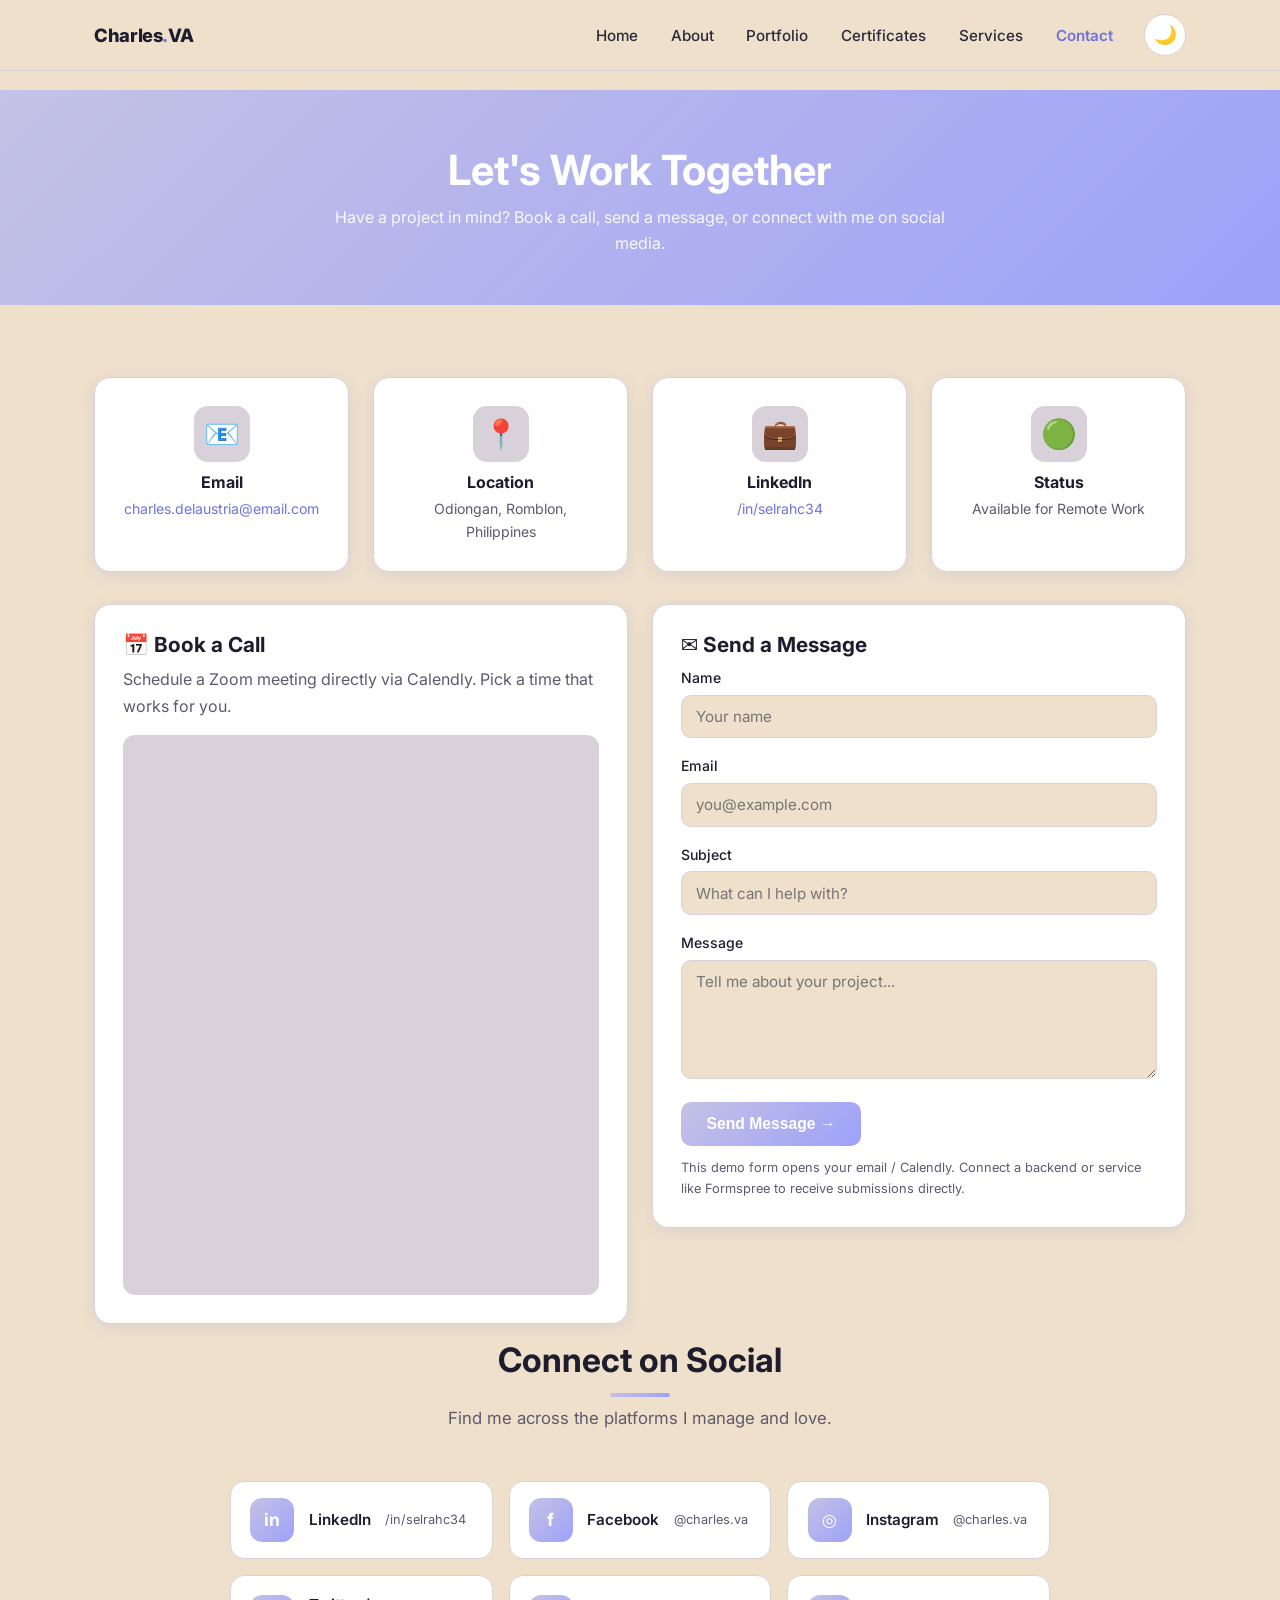
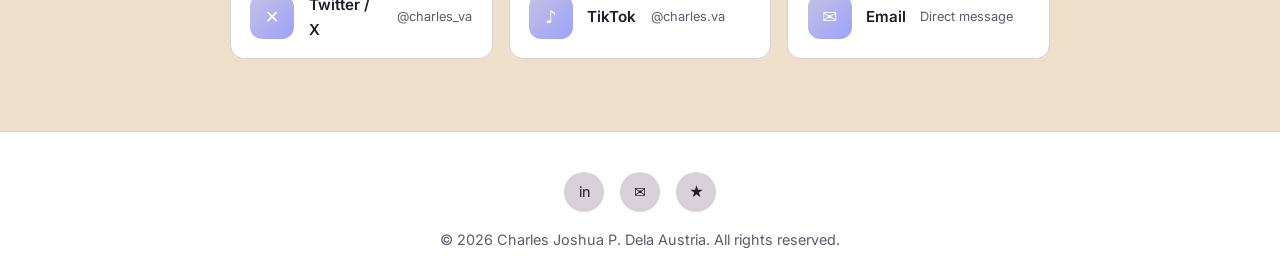
==== contact.html @ 0d7ab89c "Add files via upload" ====
<!DOCTYPE html>
<html lang="en" data-theme="light">
<head>
  <meta charset="UTF-8">
  <meta name="viewport" content="width=device-width, initial-scale=1.0">
  <title>Contact — Charles Joshua Dela Austria</title>
  <meta name="description" content="Get in touch with Charles Joshua P. Dela Austria. Book a Calendly call, send a message, or connect on social media.">
  <link rel="preconnect" href="https://fonts.googleapis.com">
  <link href="https://fonts.googleapis.com/css2?family=Inter:wght@400;500;600;700;800&display=swap" rel="stylesheet">
  <link rel="icon" type="image/svg+xml" href="assets/favicon.svg">
  <link rel="stylesheet" href="css/style.css">
  <script>
    (function(){
      var saved = localStorage.getItem('theme');
      var prefersDark = window.matchMedia && window.matchMedia('(prefers-color-scheme: dark)').matches;
      document.documentElement.setAttribute('data-theme', saved || (prefersDark ? 'dark' : 'light'));
    })();
  </script>
</head>
<body>
  <nav class="navbar">
    <div class="container nav-inner">
      <a href="index.html" class="nav-brand">Charles<span>.</span>VA</a>
      <ul class="nav-links" id="navLinks">
        <li><a href="index.html">Home</a></li>
        <li><a href="about.html">About</a></li>
        <li><a href="portfolio.html">Portfolio</a></li>
        <li><a href="certificates.html">Certificates</a></li>
        <li><a href="services.html">Services</a></li>
        <li><a href="contact.html">Contact</a></li>
        <li>
          <button class="theme-toggle" onclick="toggleTheme()" aria-label="Toggle dark mode">
            <span class="icon-sun">☀️</span><span class="icon-moon">🌙</span>
          </button>
        </li>
      </ul>
      <button class="nav-toggle" aria-label="Menu"><span></span><span></span><span></span></button>
    </div>
  </nav>

  <main>
    <header class="page-hero">
      <div class="container">
        <h1>Let's Work Together</h1>
        <p>Have a project in mind? Book a call, send a message, or connect with me on social media.</p>
      </div>
    </header>

    <section class="section">
      <div class="container">
        <!-- ===== Contact info cards ===== -->
        <div class="grid grid-4 contact-info">
          <div class="ci-card card fade-in">
            <div class="ci-icon">📧</div>
            <h3>Email</h3>
            <p><a href="mailto:charles.delaustria@email.com">charles.delaustria@email.com</a></p>
          </div>
          <div class="ci-card card fade-in">
            <div class="ci-icon">📍</div>
            <h3>Location</h3>
            <p>Odiongan, Romblon, Philippines</p>
          </div>
          <div class="ci-card card fade-in">
            <div class="ci-icon">💼</div>
            <h3>LinkedIn</h3>
            <p><a href="https://linkedin.com/in/selrahc34" target="_blank" rel="noopener">/in/selrahc34</a></p>
          </div>
          <div class="ci-card card fade-in">
            <div class="ci-icon">🟢</div>
            <h3>Status</h3>
            <p>Available for Remote Work</p>
          </div>
        </div>

        <!-- ===== Calendly + Form ===== -->
        <div class="grid grid-2 contact-main mt-2">
          <!-- Calendly (integrated to Zoom) -->
          <div class="calendly-wrap card fade-in">
            <h3>📅 Book a Call</h3>
            <p class="muted">Schedule a Zoom meeting directly via Calendly. Pick a time that works for you.</p>
            <!-- Calendly inline widget. Replace the data-url with your real Calendly link. -->
            <div class="calendly-inline-widget" data-url="https://calendly.com/charles-delaustria/30min" style="min-width:320px;height:560px;"></div>
            <script src="https://assets.calendly.com/assets/external/widget.js" async></script>
            <noscript>
              <a href="https://calendly.com/charles-delaustria/30min" target="_blank" rel="noopener" class="btn btn-primary">Open Calendly →</a>
            </noscript>
          </div>

          <!-- Contact form -->
          <div class="form-wrap card fade-in">
            <h3>✉ Send a Message</h3>
            <form id="contactForm" action="https://calendly.com/charles-delaustria/30min" method="GET">
              <div class="form-row">
                <label for="name">Name</label>
                <input type="text" id="name" name="name" placeholder="Your name" required>
              </div>
              <div class="form-row">
                <label for="email">Email</label>
                <input type="email" id="email" name="email" placeholder="you@example.com" required>
              </div>
              <div class="form-row">
                <label for="subject">Subject</label>
                <input type="text" id="subject" name="subject" placeholder="What can I help with?">
              </div>
              <div class="form-row">
                <label for="message">Message</label>
                <textarea id="message" name="message" rows="5" placeholder="Tell me about your project..." required></textarea>
              </div>
              <button type="submit" class="btn btn-primary">Send Message →</button>
              <p class="form-note muted">This demo form opens your email / Calendly. Connect a backend or service like Formspree to receive submissions directly.</p>
            </form>
          </div>
        </div>

        <!-- ===== Social media ===== -->
        <div class="social-block fade-in mt-2">
          <h2 class="section-title">Connect on Social</h2>
          <p class="section-subtitle">Find me across the platforms I manage and love.</p>
          <div class="social-grid">
            <a href="https://linkedin.com/in/selrahc34" target="_blank" rel="noopener" class="social-link">
              <span class="social-ic">in</span>
              <span class="social-name">LinkedIn</span>
              <span class="social-handle">/in/selrahc34</span>
            </a>
            <a href="https://facebook.com" target="_blank" rel="noopener" class="social-link">
              <span class="social-ic">f</span>
              <span class="social-name">Facebook</span>
              <span class="social-handle">@charles.va</span>
            </a>
            <a href="https://instagram.com" target="_blank" rel="noopener" class="social-link">
              <span class="social-ic">◎</span>
              <span class="social-name">Instagram</span>
              <span class="social-handle">@charles.va</span>
            </a>
            <a href="https://twitter.com" target="_blank" rel="noopener" class="social-link">
              <span class="social-ic">✕</span>
              <span class="social-name">Twitter / X</span>
              <span class="social-handle">@charles_va</span>
            </a>
            <a href="https://tiktok.com" target="_blank" rel="noopener" class="social-link">
              <span class="social-ic">♪</span>
              <span class="social-name">TikTok</span>
              <span class="social-handle">@charles.va</span>
            </a>
            <a href="mailto:charles.delaustria@email.com" class="social-link">
              <span class="social-ic">✉</span>
              <span class="social-name">Email</span>
              <span class="social-handle">Direct message</span>
            </a>
          </div>
        </div>
      </div>
    </section>
  </main>

  <footer class="footer">
    <div class="container">
      <div class="footer-social">
        <a href="https://linkedin.com/in/selrahc34" target="_blank" rel="noopener" title="LinkedIn">in</a>
        <a href="mailto:charles.delaustria@email.com" title="Email">✉</a>
        <a href="services.html" title="Services">★</a>
      </div>
      <p>&copy; <span id="year"></span> Charles Joshua P. Dela Austria. All rights reserved.</p>
    </div>
  </footer>

  <link rel="stylesheet" href="css/pages.css">
  <script src="js/main.js"></script>
</body>
</html>
---- css/style.css ----
/* ============================================================
   Charles Joshua P. Dela Austria - Personal Website
   Shared CSS - Color Palette, Theme & Layout
   Palette: #EEE0CB cream | #D9D1D9 lavender | #C4C2E5 periwinkle
            #B0B2EF deeper lavender | #9DA1F9 lavender-blue
   ============================================================ */

/* ---------- Color palette as CSS variables ---------- */
:root {
  /* Palette (light mode defaults) */
  --cream: #EEE0CB;
  --lavender: #D9D1D9;
  --periwinkle: #C4C2E5;
  --lavender-deep: #B0B2EF;
  --lavender-blue: #9DA1F9;

  /* Semantic tokens — LIGHT mode */
  --bg: var(--cream);
  --bg-alt: #FFFFFF;
  --bg-card: #FFFFFF;
  --surface: var(--lavender);
  --text: #2B2A3A;
  --text-muted: #5E5A6E;
  --heading: #1E1D2E;
  --accent: var(--lavender-blue);
  --accent-soft: var(--periwinkle);
  --accent-deep: #6E73E0;
  --border: #D9D1D9;
  --shadow: rgba(110, 115, 224, 0.12);
  --nav-bg: rgba(238, 224, 203, 0.85);
  --hero-grad: linear-gradient(135deg, #C4C2E5 0%, #9DA1F9 100%);
}

/* ---------- Dark mode tokens ---------- */
[data-theme="dark"] {
  --bg: #15131F;
  --bg-alt: #1E1B2B;
  --bg-card: #23203A;
  --surface: #2A2742;
  --text: #E8E6F5;
  --text-muted: #A7A3C0;
  --heading: #FFFFFF;
  --accent: #9DA1F9;
  --accent-soft: #B0B2EF;
  --accent-deep: #C4C2E5;
  --border: #353150;
  --shadow: rgba(0, 0, 0, 0.40);
  --nav-bg: rgba(21, 19, 31, 0.85);
  --hero-grad: linear-gradient(135deg, #353150 0%, #6E73E0 100%);
}

/* ---------- Reset & base ---------- */
*, *::before, *::after { box-sizing: border-box; margin: 0; padding: 0; }

html { scroll-behavior: smooth; }

body {
  font-family: 'Inter', 'Segoe UI', system-ui, -apple-system, sans-serif;
  background: var(--bg);
  color: var(--text);
  line-height: 1.65;
  transition: background 0.4s ease, color 0.4s ease;
  min-height: 100vh;
  display: flex;
  flex-direction: column;
}

h1, h2, h3, h4 {
  color: var(--heading);
  font-weight: 700;
  line-height: 1.2;
}

a { color: var(--accent-deep); text-decoration: none; transition: color 0.2s; }
a:hover { color: var(--accent); }

/* ---------- Layout helpers ---------- */
.container {
  width: 100%;
  max-width: 1140px;
  margin: 0 auto;
  padding: 0 1.5rem;
}

main {
  flex: 1 0 auto;
  padding-top: 90px; /* offset for fixed navbar */
}

.section { padding: 4.5rem 0; }
.section-alt { background: var(--bg-alt); }

.section-title {
  font-size: 2.1rem;
  text-align: center;
  margin-bottom: 0.5rem;
}
.section-subtitle {
  text-align: center;
  color: var(--text-muted);
  margin-bottom: 3rem;
  font-size: 1.05rem;
}
.section-title::after {
  content: "";
  display: block;
  width: 60px;
  height: 4px;
  border-radius: 4px;
  background: var(--hero-grad);
  margin: 0.8rem auto 0;
}

/* ---------- Navbar ---------- */
.navbar {
  position: fixed;
  top: 0; left: 0; right: 0;
  z-index: 1000;
  background: var(--nav-bg);
  backdrop-filter: blur(12px);
  -webkit-backdrop-filter: blur(12px);
  border-bottom: 1px solid var(--border);
  transition: background 0.4s ease;
}
.nav-inner {
  display: flex;
  align-items: center;
  justify-content: space-between;
  height: 70px;
}
.nav-brand {
  font-weight: 800;
  font-size: 1.15rem;
  color: var(--heading);
  letter-spacing: -0.02em;
}
.nav-brand span { color: var(--accent-deep); }

.nav-links {
  display: flex;
  align-items: center;
  gap: 0.35rem;
  list-style: none;
}
.nav-links a {
  color: var(--text);
  padding: 0.5rem 0.85rem;
  border-radius: 8px;
  font-size: 0.95rem;
  font-weight: 500;
  transition: background 0.2s, color 0.2s;
}
.nav-links a:hover { background: var(--surface); color: var(--heading); }
.nav-links a.active { color: var(--accent-deep); font-weight: 600; }

/* Dark mode toggle */
.theme-toggle {
  display: inline-flex;
  align-items: center;
  justify-content: center;
  width: 42px; height: 42px;
  border: 1px solid var(--border);
  background: var(--bg-card);
  border-radius: 50%;
  cursor: pointer;
  font-size: 1.15rem;
  color: var(--heading);
  margin-left: 0.75rem;
  transition: transform 0.3s, background 0.2s;
}
.theme-toggle:hover { transform: rotate(20deg) scale(1.08); }
.theme-toggle .icon-sun { display: none; }
.theme-toggle .icon-moon { display: inline; }
[data-theme="dark"] .theme-toggle .icon-sun { display: inline; }
[data-theme="dark"] .theme-toggle .icon-moon { display: none; }

/* Hamburger (mobile) */
.nav-toggle {
  display: none;
  flex-direction: column;
  gap: 5px;
  background: none; border: none; cursor: pointer;
  padding: 6px;
}
.nav-toggle span {
  width: 24px; height: 2px; background: var(--heading);
  border-radius: 2px; transition: 0.3s;
}

/* ---------- Footer ---------- */
.footer {
  flex-shrink: 0;
  background: var(--bg-alt);
  border-top: 1px solid var(--border);
  padding: 2.5rem 0 1.5rem;
  text-align: center;
  color: var(--text-muted);
  font-size: 0.9rem;
}
.footer-social { display: flex; justify-content: center; gap: 1rem; margin-bottom: 1rem; }
.footer-social a {
  display: inline-flex; align-items: center; justify-content: center;
  width: 40px; height: 40px; border-radius: 50%;
  background: var(--surface); color: var(--heading);
  transition: background 0.2s, transform 0.2s;
}
.footer-social a:hover { background: var(--accent); color: #fff; transform: translateY(-3px); }

/* ---------- Buttons ---------- */
.btn {
  display: inline-flex; align-items: center; gap: 0.5rem;
  padding: 0.8rem 1.6rem;
  border-radius: 10px;
  font-weight: 600;
  font-size: 0.98rem;
  cursor: pointer;
  border: none;
  transition: transform 0.2s, box-shadow 0.2s, background 0.2s;
}
.btn-primary { background: var(--hero-grad); color: #fff; }
.btn-primary:hover { transform: translateY(-2px); box-shadow: 0 8px 20px var(--shadow); color: #fff; }
.btn-outline {
  background: transparent; color: var(--heading);
  border: 1.5px solid var(--accent-deep);
}
.btn-outline:hover { background: var(--accent-deep); color: #fff; }

/* ---------- Cards ---------- */
.card {
  background: var(--bg-card);
  border: 1px solid var(--border);
  border-radius: 16px;
  padding: 1.75rem;
  box-shadow: 0 4px 16px var(--shadow);
  transition: transform 0.25s, box-shadow 0.25s;
}
.card:hover { transform: translateY(-4px); box-shadow: 0 10px 30px var(--shadow); }

.grid { display: grid; gap: 1.5rem; }
.grid-2 { grid-template-columns: repeat(2, 1fr); }
.grid-3 { grid-template-columns: repeat(3, 1fr); }
.grid-4 { grid-template-columns: repeat(4, 1fr); }

/* ---------- Badges / pills ---------- */
.badge {
  display: inline-block;
  padding: 0.35rem 0.85rem;
  border-radius: 50px;
  background: var(--surface);
  color: var(--heading);
  font-size: 0.82rem;
  font-weight: 500;
  border: 1px solid var(--border);
}

/* ---------- Utility ---------- */
.text-center { text-align: center; }
.mt-2 { margin-top: 2rem; }
.lead { font-size: 1.12rem; color: var(--text-muted); }
.fade-in { opacity: 0; transform: translateY(20px); transition: opacity 0.6s, transform 0.6s; }
.fade-in.visible { opacity: 1; transform: translateY(0); }

/* ---------- Page hero (inner pages) ---------- */
.page-hero {
  background: var(--hero-grad);
  padding: 3.5rem 0 3rem;
  text-align: center;
  color: #fff;
  margin-bottom: 0;
}
.page-hero h1 { color: #fff; font-size: 2.6rem; }
.page-hero p { color: rgba(255,255,255,0.9); max-width: 640px; margin: 0.5rem auto 0; }

/* ---------- Responsive ---------- */
@media (max-width: 900px) {
  .grid-4 { grid-template-columns: repeat(2, 1fr); }
  .grid-3 { grid-template-columns: repeat(2, 1fr); }
}
@media (max-width: 768px) {
  .nav-toggle { display: flex; }
  .nav-links {
    position: fixed;
    top: 70px; right: 0;
    flex-direction: column;
    align-items: stretch;
    background: var(--bg-card);
    width: 240px;
    height: calc(100vh - 70px);
    padding: 1rem;
    gap: 0.25rem;
    transform: translateX(100%);
    transition: transform 0.3s ease;
    border-left: 1px solid var(--border);
    box-shadow: -4px 0 20px var(--shadow);
  }
  .nav-links.open { transform: translateX(0); }
  .nav-links a { padding: 0.85rem 1rem; }
  .section-title { font-size: 1.7rem; }
  .page-hero h1 { font-size: 2rem; }
  .grid-2, .grid-3, .grid-4 { grid-template-columns: 1fr; }
}
---- css/pages.css ----
/* ============================================================
   Inner pages shared styles (About, Portfolio, Certificates,
   Services, Contact)
   ============================================================ */

.muted { color: var(--text-muted); }

/* ---------- About ---------- */
.about-grid {
  display: grid;
  grid-template-columns: 0.85fr 1.15fr;
  gap: 3rem;
  align-items: start;
}
.portrait-frame {
  background: var(--bg-card);
  border: 1px solid var(--border);
  border-radius: 22px;
  padding: 2.5rem 2rem;
  text-align: center;
  box-shadow: 0 8px 28px var(--shadow);
  position: sticky;
  top: 100px;
}
.portrait-avatar {
  width: 110px; height: 110px;
  margin: 0 auto 1rem;
  border-radius: 50%;
  background: var(--hero-grad);
  display: flex; align-items: center; justify-content: center;
  color: #fff; font-size: 2.4rem; font-weight: 800;
}
.portrait-frame h3 { font-size: 1.3rem; }
.portrait-frame .muted { font-size: 0.92rem; }
.portrait-meta { margin-top: 1.25rem; text-align: left; }
.portrait-meta p { font-size: 0.9rem; padding: 0.4rem 0; border-bottom: 1px dashed var(--border); }

.about-story h2 { font-size: 1.9rem; margin-bottom: 1rem; }
.about-story p { color: var(--text-muted); margin-bottom: 1rem; font-size: 1.02rem; }
.about-highlights { display: flex; flex-wrap: wrap; gap: 0.5rem; margin: 1.2rem 0; }

/* Pillars detailed */
.pillar-cards { margin-top: 0.5rem; }
.pillar-card {
  background: var(--bg-card);
  border: 1px solid var(--border);
  border-radius: 16px;
  padding: 1.6rem;
  border-top: 4px solid var(--accent);
  transition: transform 0.25s, box-shadow 0.25s;
}
.pillar-card:hover { transform: translateY(-4px); box-shadow: 0 10px 26px var(--shadow); }
.pillar-num {
  font-size: 1.8rem; font-weight: 800;
  background: var(--hero-grad);
  -webkit-background-clip: text; background-clip: text;
  -webkit-text-fill-color: transparent;
}
.pillar-card h3 { font-size: 1.05rem; margin: 0.5rem 0; }
.pillar-card p { color: var(--text-muted); font-size: 0.9rem; }

/* Tools */
.tool-set h3 { font-size: 1.05rem; margin-bottom: 0.9rem; }
.tool-list { display: flex; flex-wrap: wrap; gap: 0.45rem; }
.tool-list span {
  background: var(--surface);
  border: 1px solid var(--border);
  padding: 0.3rem 0.7rem;
  border-radius: 50px;
  font-size: 0.82rem;
  color: var(--heading);
}

/* ---------- Portfolio ---------- */
.proj-card {
  background: var(--bg-card);
  border: 1px solid var(--border);
  border-radius: 16px;
  overflow: hidden;
  box-shadow: 0 4px 16px var(--shadow);
  transition: transform 0.25s, box-shadow 0.25s;
  display: flex; flex-direction: column;
}
.proj-card:hover { transform: translateY(-5px); box-shadow: 0 12px 30px var(--shadow); }
.proj-cover {
  height: 130px;
  display: flex; align-items: center; justify-content: center;
  font-size: 3rem;
}
.cover-sm { background: linear-gradient(135deg, #C4C2E5, #9DA1F9); }
.cover-tech { background: linear-gradient(135deg, #353150, #6E73E0); }
.cover-edu { background: linear-gradient(135deg, #B0B2EF, #9DA1F9); }
.proj-body { padding: 1.4rem; }
.proj-body .badge { margin-bottom: 0.6rem; }
.proj-body h3 { font-size: 1.1rem; margin-bottom: 0.4rem; }
.proj-body p { color: var(--text-muted); font-size: 0.92rem; }
.proj-tags { display: flex; flex-wrap: wrap; gap: 0.35rem; margin-top: 0.9rem; }
.proj-tags span {
  font-size: 0.75rem; color: var(--accent-deep);
  background: var(--surface); padding: 0.2rem 0.6rem; border-radius: 6px;
}

/* Timeline */
.timeline { position: relative; max-width: 860px; margin: 0 auto; padding-left: 2rem; }
.timeline::before {
  content: ""; position: absolute;
  left: 6px; top: 6px; bottom: 6px;
  width: 2px; background: var(--border);
}
.tl-item { position: relative; margin-bottom: 1.8rem; }
.tl-dot {
  position: absolute; left: -2rem; top: 24px;
  width: 14px; height: 14px; border-radius: 50%;
  background: var(--hero-grad);
  border: 3px solid var(--bg);
}
.tl-content { margin-left: 0; }
.tl-period {
  display: inline-block; font-size: 0.8rem; font-weight: 600;
  color: var(--accent-deep); background: var(--surface);
  padding: 0.2rem 0.7rem; border-radius: 50px; margin-bottom: 0.5rem;
}
.tl-content h3 { font-size: 1.15rem; margin-bottom: 0.2rem; }
.tl-org { color: var(--text-muted); font-size: 0.9rem; margin-bottom: 0.7rem; }
.tl-content ul { padding-left: 1.2rem; color: var(--text-muted); }
.tl-content ul li { font-size: 0.92rem; margin-bottom: 0.4rem; }

/* Achievements */
.ach-card { display: flex; align-items: flex-start; gap: 1rem; }
.ach-icon {
  font-size: 1.8rem; width: 52px; height: 52px; flex-shrink: 0;
  display: flex; align-items: center; justify-content: center;
  background: var(--surface); border-radius: 12px;
}
.ach-card h3 { font-size: 1.05rem; margin-bottom: 0.2rem; }
.ach-card p { color: var(--text-muted); font-size: 0.9rem; }

/* ---------- Certificates ---------- */
.cert-stats { margin-bottom: 0; }
.stat-box {
  background: var(--bg-card);
  border: 1px solid var(--border);
  border-radius: 14px;
  padding: 1.6rem 1rem;
  text-align: center;
}
.stat-box strong { display: block; font-size: 2.2rem; color: var(--accent-deep); line-height: 1; }
.stat-box span { font-size: 0.85rem; color: var(--text-muted); }

.cert-card {
  background: var(--bg-card);
  border: 1px solid var(--border);
  border-radius: 14px;
  padding: 1.5rem;
  transition: transform 0.25s, box-shadow 0.25s;
  position: relative;
  overflow: hidden;
}
.cert-card::before {
  content: ""; position: absolute; top: 0; left: 0;
  width: 4px; height: 100%; background: var(--hero-grad);
}
.cert-card:hover { transform: translateY(-4px); box-shadow: 0 10px 26px var(--shadow); }
.cert-top { display: flex; justify-content: space-between; align-items: center; margin-bottom: 0.7rem; }
.cert-icon {
  font-size: 1.6rem; width: 48px; height: 48px;
  display: flex; align-items: center; justify-content: center;
  background: var(--surface); border-radius: 10px;
}
.cert-date { font-size: 0.78rem; color: var(--accent-deep); font-weight: 600; }
.cert-card h3 { font-size: 1rem; line-height: 1.35; margin-bottom: 0.4rem; }
.cert-issuer { color: var(--text-muted); font-size: 0.88rem; }

/* Education */
.edu-card { position: relative; padding-top: 2.2rem; }
.edu-badge {
  position: absolute; top: 1.2rem; right: 1.2rem;
  background: var(--surface); color: var(--accent-deep);
  font-size: 0.75rem; font-weight: 600;
  padding: 0.25rem 0.7rem; border-radius: 50px;
}
.edu-done { background: var(--accent); color: #fff; }
.edu-card h3 { font-size: 1.2rem; margin-bottom: 0.3rem; }
.edu-school { color: var(--heading); font-weight: 500; }

/* ---------- Services ---------- */
.svc-icon {
  font-size: 1.7rem; width: 54px; height: 54px;
  display: flex; align-items: center; justify-content: center;
  background: var(--surface); border-radius: 12px; margin-bottom: 0.8rem;
}
.svc-card h3 { font-size: 1.1rem; margin-bottom: 0.3rem; }
.svc-card p { color: var(--text-muted); font-size: 0.92rem; }

/* Pricing */
.pricing-grid { align-items: stretch; }
.price-card {
  background: var(--bg-card);
  border: 1px solid var(--border);
  border-radius: 18px;
  padding: 2rem 1.6rem;
  text-align: center;
  display: flex; flex-direction: column;
  transition: transform 0.25s, box-shadow 0.25s;
  position: relative;
}
.price-card:hover { transform: translateY(-5px); box-shadow: 0 12px 30px var(--shadow); }
.price-featured {
  border: 2px solid var(--accent);
  box-shadow: 0 12px 36px var(--shadow);
}
.price-flag {
  position: absolute; top: -14px; left: 50%; transform: translateX(-50%);
  background: var(--hero-grad); color: #fff;
  font-size: 0.78rem; font-weight: 600;
  padding: 0.3rem 1rem; border-radius: 50px;
  white-space: nowrap;
}
.price-name { font-size: 1.2rem; margin-bottom: 0.5rem; }
.price-amount { font-size: 2.6rem; font-weight: 800; color: var(--heading); line-height: 1; }
.price-amount span { font-size: 1rem; font-weight: 500; color: var(--text-muted); }
.price-desc { color: var(--text-muted); font-size: 0.9rem; margin: 0.8rem 0 1.2rem; }
.price-features { list-style: none; text-align: left; margin-bottom: 1.5rem; flex-grow: 1; }
.price-features li { padding: 0.5rem 0; font-size: 0.92rem; color: var(--text); border-bottom: 1px dashed var(--border); }
.price-btn { width: 100%; justify-content: center; }

/* ---------- Contact ---------- */
.ci-card { text-align: center; }
.ci-icon {
  font-size: 1.8rem; width: 56px; height: 56px; margin: 0 auto 0.7rem;
  display: flex; align-items: center; justify-content: center;
  background: var(--surface); border-radius: 14px;
}
.ci-card h3 { font-size: 1rem; margin-bottom: 0.3rem; }
.ci-card p { color: var(--text-muted); font-size: 0.88rem; word-break: break-word; }

.contact-main { align-items: start; }
.calendly-wrap h3, .form-wrap h3 { font-size: 1.3rem; margin-bottom: 0.5rem; }
.calendly-inline-widget {
  margin-top: 1rem; border-radius: 12px; overflow: hidden;
  background: var(--surface);
}

/* Form */
.form-row { margin-bottom: 1rem; }
.form-row label { display: block; font-size: 0.88rem; font-weight: 500; margin-bottom: 0.35rem; color: var(--heading); }
.form-row input, .form-row textarea {
  width: 100%; padding: 0.7rem 0.9rem;
  background: var(--bg); color: var(--text);
  border: 1px solid var(--border); border-radius: 10px;
  font-family: inherit; font-size: 0.95rem;
  transition: border 0.2s, box-shadow 0.2s;
}
.form-row input:focus, .form-row textarea:focus {
  outline: none; border-color: var(--accent);
  box-shadow: 0 0 0 3px var(--shadow);
}
.form-note { font-size: 0.8rem; margin-top: 0.7rem; }

/* Social */
.social-block { margin-top: 1rem; }
.social-grid {
  display: grid; grid-template-columns: repeat(3, 1fr); gap: 1rem;
  max-width: 820px; margin: 0 auto;
}
.social-link {
  display: flex; align-items: center; gap: 0.9rem;
  background: var(--bg-card); border: 1px solid var(--border);
  border-radius: 14px; padding: 1rem 1.2rem;
  color: var(--text); transition: transform 0.2s, box-shadow 0.2s, border-color 0.2s;
}
.social-link:hover { transform: translateY(-3px); border-color: var(--accent); box-shadow: 0 8px 22px var(--shadow); color: var(--text); }
.social-ic {
  width: 44px; height: 44px; flex-shrink: 0;
  border-radius: 12px; background: var(--hero-grad); color: #fff;
  display: flex; align-items: center; justify-content: center;
  font-weight: 700; font-size: 1.1rem;
}
.social-name { font-weight: 600; font-size: 0.95rem; display: block; color: var(--heading); }
.social-handle { font-size: 0.8rem; color: var(--text-muted); display: block; }

/* ---------- Responsive for inner pages ---------- */
@media (max-width: 900px) {
  .about-grid { grid-template-columns: 1fr; }
  .portrait-frame { position: static; }
  .social-grid { grid-template-columns: repeat(2, 1fr); }
}
@media (max-width: 768px) {
  .social-grid { grid-template-columns: 1fr; }
}
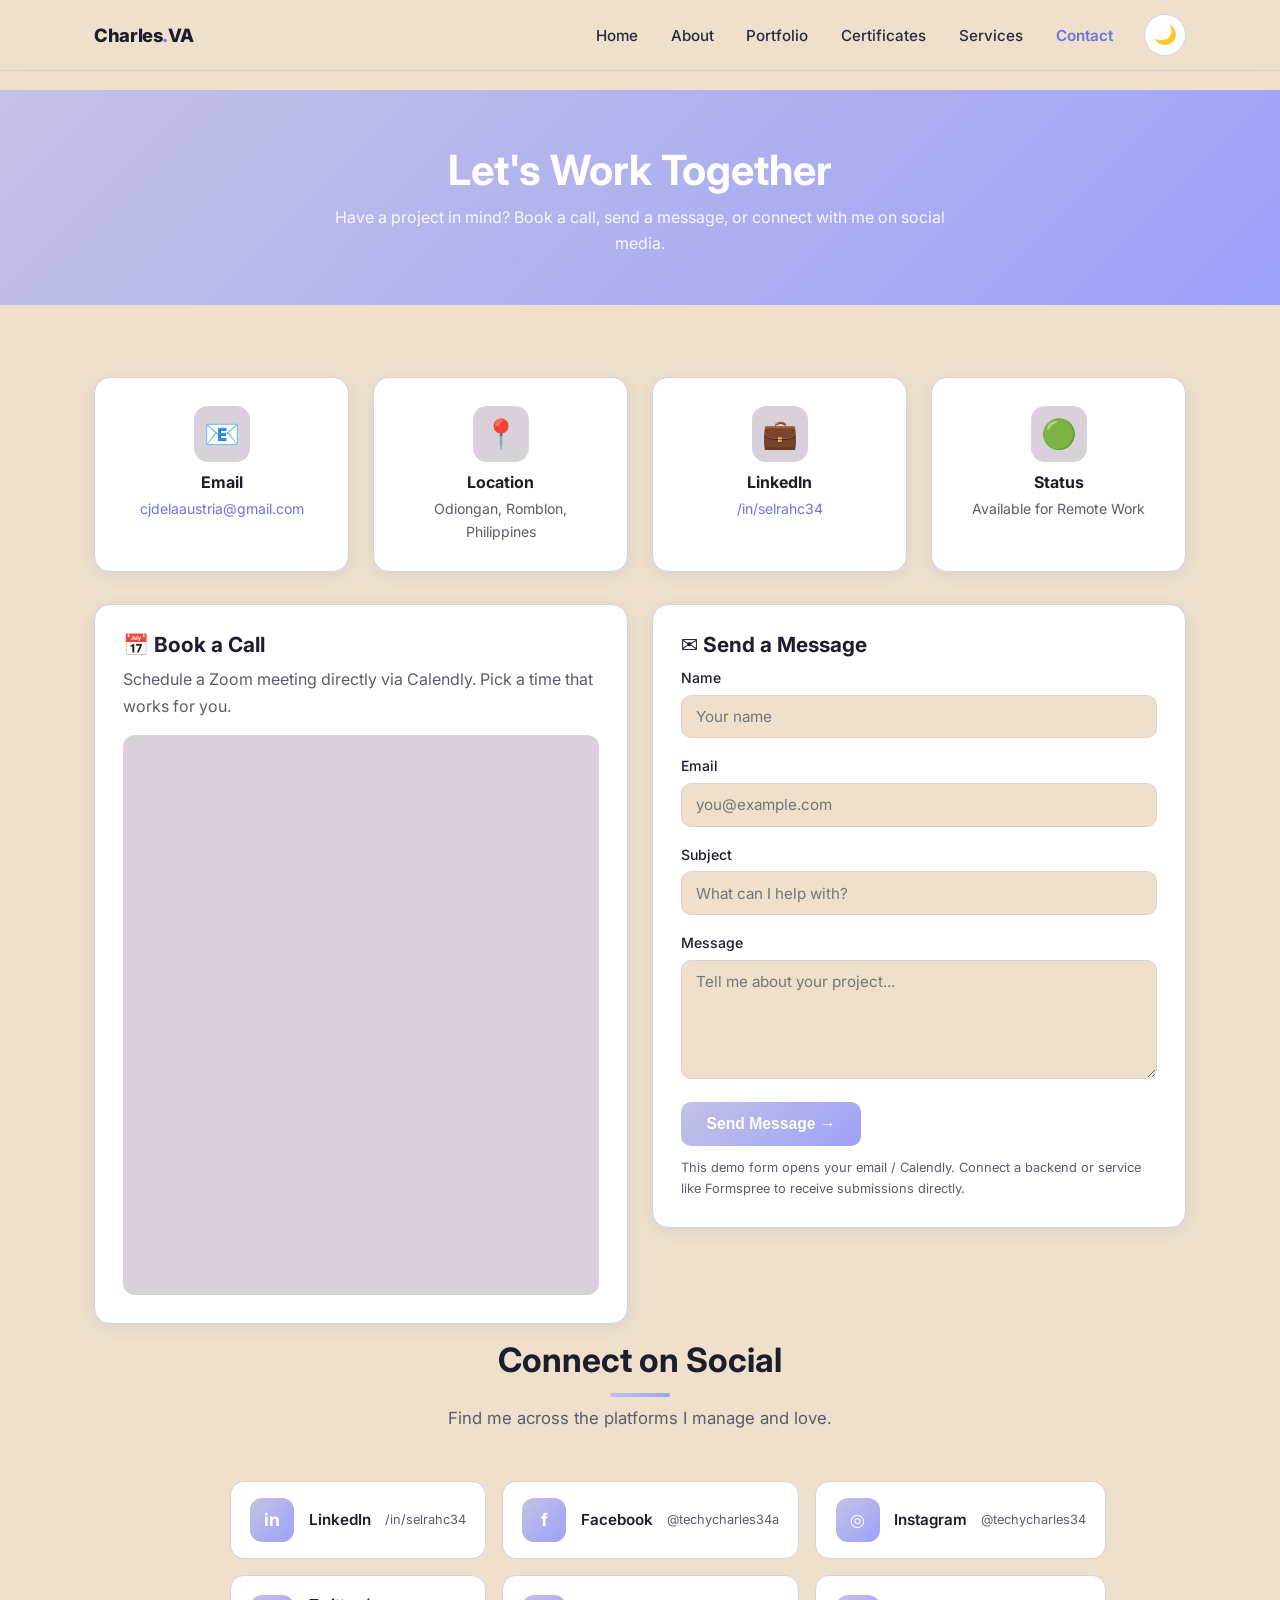
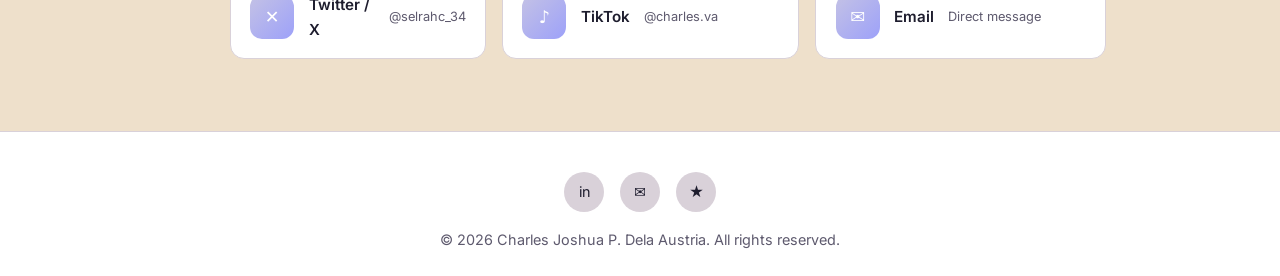
==== commit 79ac921d: "Update contact.html" ====
--- a/contact.html
+++ b/contact.html
@@ -53,7 +53,7 @@
           <div class="ci-card card fade-in">
             <div class="ci-icon">📧</div>
             <h3>Email</h3>
-            <p><a href="mailto:charles.delaustria@email.com">charles.delaustria@email.com</a></p>
+            <p><a href="mailto:cjdelaaustria@gmail.com">cjdelaaustria@gmail.com</a></p>
           </div>
           <div class="ci-card card fade-in">
             <div class="ci-icon">📍</div>
@@ -122,27 +122,27 @@
               <span class="social-name">LinkedIn</span>
               <span class="social-handle">/in/selrahc34</span>
             </a>
-            <a href="https://facebook.com" target="_blank" rel="noopener" class="social-link">
+            <a href="https://facebook.com/techycharles34" target="_blank" rel="noopener" class="social-link">
               <span class="social-ic">f</span>
               <span class="social-name">Facebook</span>
-              <span class="social-handle">@charles.va</span>
+              <span class="social-handle">@techycharles34a</span>
             </a>
-            <a href="https://instagram.com" target="_blank" rel="noopener" class="social-link">
+            <a href="https://instagram.com/techycharles34" target="_blank" rel="noopener" class="social-link">
               <span class="social-ic">◎</span>
               <span class="social-name">Instagram</span>
-              <span class="social-handle">@charles.va</span>
+              <span class="social-handle">@techycharles34</span>
             </a>
-            <a href="https://twitter.com" target="_blank" rel="noopener" class="social-link">
+            <a href="https://twitter.com/selrahc_34" target="_blank" rel="noopener" class="social-link">
               <span class="social-ic">✕</span>
               <span class="social-name">Twitter / X</span>
-              <span class="social-handle">@charles_va</span>
+              <span class="social-handle">@selrahc_34</span>
             </a>
             <a href="https://tiktok.com" target="_blank" rel="noopener" class="social-link">
               <span class="social-ic">♪</span>
               <span class="social-name">TikTok</span>
               <span class="social-handle">@charles.va</span>
             </a>
-            <a href="mailto:charles.delaustria@email.com" class="social-link">
+            <a href="mailto:cjdelaaustria@gmail.com" class="social-link">
               <span class="social-ic">✉</span>
               <span class="social-name">Email</span>
               <span class="social-handle">Direct message</span>
@@ -157,7 +157,7 @@
     <div class="container">
       <div class="footer-social">
         <a href="https://linkedin.com/in/selrahc34" target="_blank" rel="noopener" title="LinkedIn">in</a>
-        <a href="mailto:charles.delaustria@email.com" title="Email">✉</a>
+        <a href="mailto:cjdelaaustria@gmail.com" title="Email">✉</a>
         <a href="services.html" title="Services">★</a>
       </div>
       <p>&copy; <span id="year"></span> Charles Joshua P. Dela Austria. All rights reserved.</p>
